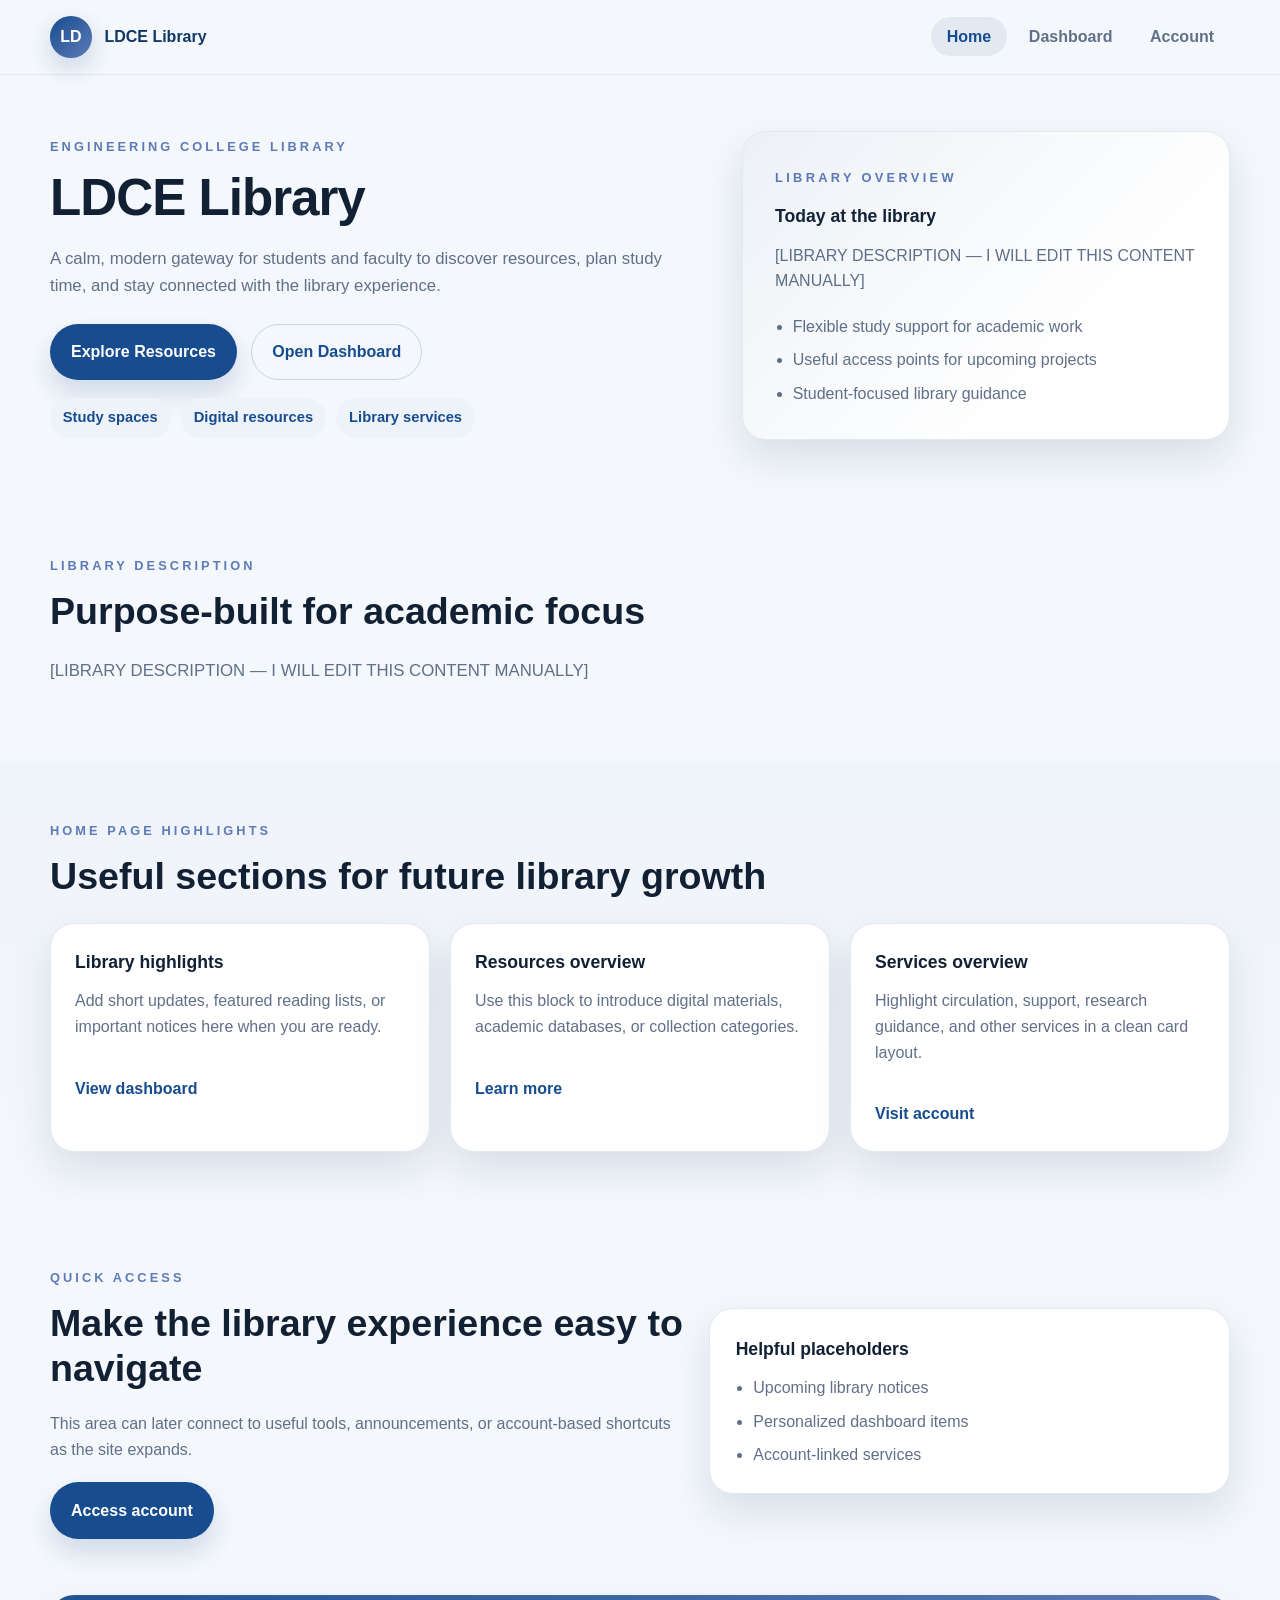
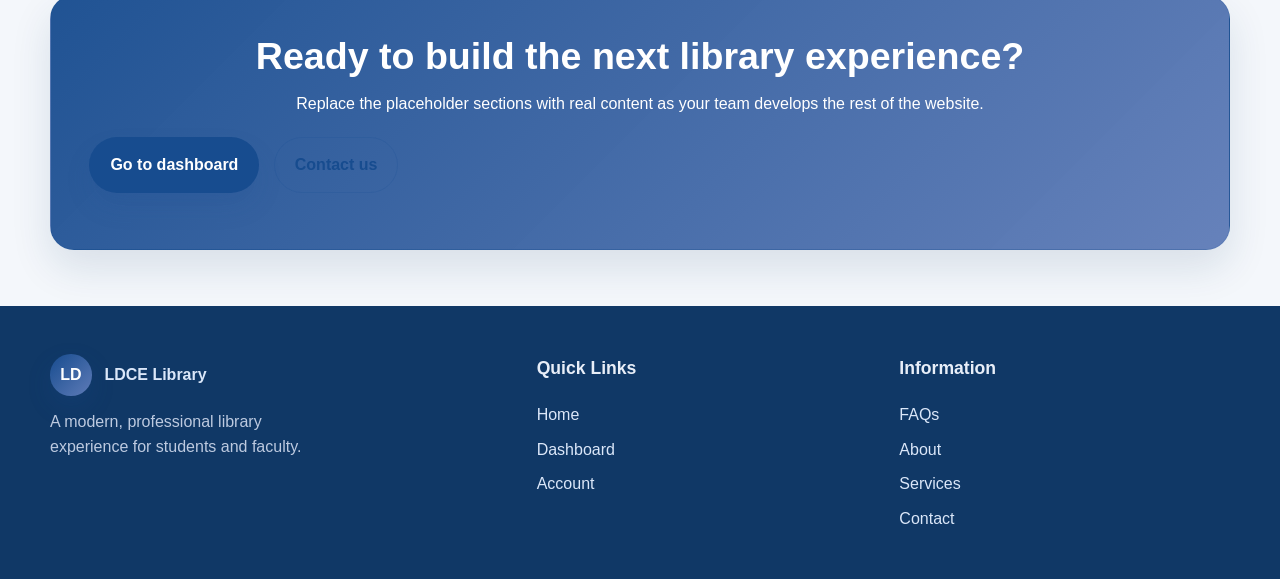
==== Index.html @ 47933c5c "Created The Foundation" ====
<!DOCTYPE html>
<html lang="en">
  <head>
    <meta charset="UTF-8" />
    <meta name="viewport" content="width=device-width, initial-scale=1.0" />
    <meta name="description" content="LDCE Library home page for students and faculty" />
    <title>LDCE Library</title>
    <link rel="stylesheet" href="css/style.css" />
  </head>
  <body>
    <header class="site-header">
      <div class="container nav-container">
        <a class="brand" href="index.html" aria-label="LDCE Library home">
          <span class="brand-mark">LD</span>
          <span class="brand-text">LDCE Library</span>
        </a>

        <button class="nav-toggle" type="button" aria-expanded="false" aria-controls="site-nav" aria-label="Toggle navigation">
          <span></span>
          <span></span>
          <span></span>
        </button>

        <nav class="site-nav" id="site-nav" aria-label="Primary navigation">
          <ul class="nav-list">
            <li><a class="nav-link active" href="index.html">Home</a></li>
            <li><a class="nav-link" href="pages/dashboard.html">Dashboard</a></li>
            <li><a class="nav-link" href="pages/account.html">Account</a></li>
          </ul>
        </nav>
      </div>
    </header>

    <main>
      <section class="hero section">
        <div class="container hero-grid">
          <div class="hero-content reveal">
            <p class="eyebrow">Engineering College Library</p>
            <h1>LDCE Library</h1>
            <p class="hero-text">
              A calm, modern gateway for students and faculty to discover resources, plan study time,
              and stay connected with the library experience.
            </p>
            <div class="hero-actions">
              <a class="btn btn-primary" href="#highlights">Explore Resources</a>
              <a class="btn btn-secondary" href="pages/dashboard.html">Open Dashboard</a>
            </div>
            <div class="hero-meta">
              <span class="meta-pill">Study spaces</span>
              <span class="meta-pill">Digital resources</span>
              <span class="meta-pill">Library services</span>
            </div>
          </div>

          <div class="hero-visual reveal">
            <div class="hero-card">
              <p class="card-label">Library overview</p>
              <h3>Today at the library</h3>
              <p>
                [LIBRARY DESCRIPTION — I WILL EDIT THIS CONTENT MANUALLY]
              </p>
              <ul class="hero-list">
                <li>Flexible study support for academic work</li>
                <li>Useful access points for upcoming projects</li>
                <li>Student-focused library guidance</li>
              </ul>
            </div>
          </div>
        </div>
      </section>

      <section class="section">
        <div class="container">
          <div class="section-heading reveal">
            <p class="eyebrow">Library description</p>
            <h2>Purpose-built for academic focus</h2>
          </div>
          <p class="section-intro reveal">
            [LIBRARY DESCRIPTION — I WILL EDIT THIS CONTENT MANUALLY]
          </p>
        </div>
      </section>

      <section class="section section-alt" id="highlights">
        <div class="container">
          <div class="section-heading reveal">
            <p class="eyebrow">Home page highlights</p>
            <h2>Useful sections for future library growth</h2>
          </div>

          <div class="cards-grid">
            <article class="card reveal">
              <h3>Library highlights</h3>
              <p>
                Add short updates, featured reading lists, or important notices here when you are ready.
              </p>
              <a class="text-link" href="pages/dashboard.html">View dashboard</a>
            </article>

            <article class="card reveal">
              <h3>Resources overview</h3>
              <p>
                Use this block to introduce digital materials, academic databases, or collection categories.
              </p>
              <a class="text-link" href="#">Learn more</a>
            </article>

            <article class="card reveal">
              <h3>Services overview</h3>
              <p>
                Highlight circulation, support, research guidance, and other services in a clean card layout.
              </p>
              <a class="text-link" href="pages/account.html">Visit account</a>
            </article>
          </div>
        </div>
      </section>

      <section class="section">
        <div class="container">
          <div class="split-panel reveal">
            <div class="split-content">
              <p class="eyebrow">Quick access</p>
              <h2>Make the library experience easy to navigate</h2>
              <p>
                This area can later connect to useful tools, announcements, or account-based shortcuts as the site expands.
              </p>
              <a class="btn btn-primary" href="pages/account.html">Access account</a>
            </div>

            <div class="panel-card">
              <h3>Helpful placeholders</h3>
              <ul class="hero-list">
                <li>Upcoming library notices</li>
                <li>Personalized dashboard items</li>
                <li>Account-linked services</li>
              </ul>
            </div>
          </div>
        </div>
      </section>

      <section class="section section-cta">
        <div class="container">
          <div class="cta-card reveal">
            <h2>Ready to build the next library experience?</h2>
            <p>
              Replace the placeholder sections with real content as your team develops the rest of the website.
            </p>
            <div class="hero-actions">
              <a class="btn btn-primary" href="pages/dashboard.html">Go to dashboard</a>
              <a class="btn btn-secondary" href="pages/contact.html">Contact us</a>
            </div>
          </div>
        </div>
      </section>
    </main>

    <footer class="site-footer">
      <div class="container footer-grid">
        <div>
          <a class="brand brand-footer" href="index.html">
            <span class="brand-mark">LD</span>
            <span class="brand-text">LDCE Library</span>
          </a>
          <p class="footer-copy">
            A modern, professional library experience for students and faculty.
          </p>
        </div>

        <div>
          <h3>Quick Links</h3>
          <ul class="footer-links">
            <li><a href="index.html">Home</a></li>
            <li><a href="pages/dashboard.html">Dashboard</a></li>
            <li><a href="pages/account.html">Account</a></li>
          </ul>
        </div>

        <div>
          <h3>Information</h3>
          <ul class="footer-links">
            <li><a href="#">FAQs</a></li>
            <li><a href="pages/about.html">About</a></li>
            <li><a href="pages/services.html">Services</a></li>
            <li><a href="pages/contact.html">Contact</a></li>
          </ul>
        </div>
      </div>
    </footer>

    <script src="js/script.js"></script>
  </body>
</html>
---- css/style.css ----
/* 1. CSS variables */
:root {
  --primary-color: #174c8f;
  --primary-dark: #103866;
  --secondary-color: #5e7bb7;
  --accent-color: #f2b84b;
  --background: #f4f7fb;
  --surface: #ffffff;
  --surface-alt: #eef3fa;
  --text-color: #122033;
  --text-muted: #617089;
  --border-color: rgba(23, 76, 143, 0.12);
  --shadow: 0 18px 40px rgba(16, 56, 102, 0.12);
  --radius-lg: 24px;
  --radius-md: 16px;
  --radius-sm: 12px;
  --transition: 220ms ease;
  --container-width: 1180px;
  --spacing-sm: 0.75rem;
  --spacing-md: 1.25rem;
  --spacing-lg: 2rem;
  --spacing-xl: 3.5rem;
}

/* 2. Reset / global styles */
* {
  box-sizing: border-box;
}

html {
  scroll-behavior: smooth;
}

body {
  margin: 0;
  font-family: "Segoe UI", Tahoma, Geneva, Verdana, sans-serif;
  color: var(--text-color);
  background: var(--background);
  line-height: 1.6;
}

body.menu-open {
  overflow: hidden;
}

a {
  color: inherit;
  text-decoration: none;
}

img {
  max-width: 100%;
  display: block;
}

button,
input,
textarea,
select {
  font: inherit;
}

/* 3. Body and typography */
h1,
h2,
h3,
p {
  margin: 0 0 var(--spacing-md) 0;
}

h1 {
  font-size: clamp(2.2rem, 4vw, 3.6rem);
  line-height: 1.1;
  letter-spacing: -0.02em;
}

h2 {
  font-size: clamp(1.7rem, 3vw, 2.35rem);
  line-height: 1.2;
}

h3 {
  font-size: 1.1rem;
}

p {
  color: var(--text-muted);
}

/* 4. Common containers */
.container {
  width: min(100% - 2rem, var(--container-width));
  margin: 0 auto;
}

.section {
  padding: var(--spacing-xl) 0;
}

.section-alt {
  background: linear-gradient(180deg, rgba(238, 243, 250, 0.8), rgba(244, 247, 251, 0.95));
}

.section-cta {
  padding-top: 0;
}

.section-heading {
  margin-bottom: 1.5rem;
  max-width: 720px;
}

.section-intro {
  font-size: 1.05rem;
  max-width: 760px;
}

.eyebrow {
  display: inline-block;
  font-size: 0.8rem;
  letter-spacing: 0.24em;
  text-transform: uppercase;
  font-weight: 700;
  color: var(--secondary-color);
  margin-bottom: 0.8rem;
}

/* 5. Navbar */
.site-header {
  position: sticky;
  top: 0;
  z-index: 1000;
  background: rgba(244, 247, 251, 0.86);
  backdrop-filter: blur(14px);
  border-bottom: 1px solid rgba(23, 76, 143, 0.08);
  transition: box-shadow var(--transition), background-color var(--transition);
}

.site-header.is-scrolled {
  background: rgba(244, 247, 251, 0.96);
  box-shadow: 0 8px 24px rgba(16, 56, 102, 0.08);
}

.nav-container {
  display: flex;
  align-items: center;
  justify-content: space-between;
  padding: 1rem 0;
  gap: 1rem;
}

.brand {
  display: inline-flex;
  align-items: center;
  gap: 0.8rem;
  font-weight: 700;
  color: var(--primary-dark);
}

.brand-mark {
  display: inline-grid;
  place-items: center;
  width: 2.6rem;
  height: 2.6rem;
  border-radius: 50%;
  background: linear-gradient(135deg, var(--primary-color), var(--secondary-color));
  color: #fff;
  box-shadow: 0 10px 24px rgba(23, 76, 143, 0.2);
}

.brand-footer {
  margin-bottom: 0.8rem;
}

.site-nav {
  display: flex;
  align-items: center;
}

.nav-list {
  display: flex;
  gap: 0.35rem;
  list-style: none;
  padding: 0;
  margin: 0;
}

.nav-link {
  padding: 0.7rem 1rem;
  border-radius: 999px;
  color: var(--text-muted);
  font-weight: 600;
  transition: background-color var(--transition), color var(--transition), transform var(--transition);
}

.nav-link:hover,
.nav-link:focus-visible,
.nav-link.active {
  color: var(--primary-color);
  background: rgba(23, 76, 143, 0.08);
  transform: translateY(-1px);
}

.nav-toggle {
  display: none;
  flex-direction: column;
  gap: 0.3rem;
  border: 0;
  background: transparent;
  cursor: pointer;
  padding: 0.35rem;
}

.nav-toggle span {
  width: 1.6rem;
  height: 2px;
  background: var(--primary-dark);
  display: block;
  border-radius: 999px;
  transition: transform var(--transition), opacity var(--transition);
}

/* 6. Buttons */
.btn {
  display: inline-flex;
  align-items: center;
  justify-content: center;
  gap: 0.4rem;
  padding: 0.9rem 1.25rem;
  border-radius: 999px;
  font-weight: 700;
  transition: transform var(--transition), box-shadow var(--transition), background-color var(--transition);
  border: 1px solid transparent;
}

.btn:hover,
.btn:focus-visible {
  transform: translateY(-2px);
}

.btn-primary {
  background: var(--primary-color);
  color: #fff;
  box-shadow: 0 14px 24px rgba(23, 76, 143, 0.16);
}

.btn-primary:hover,
.btn-primary:focus-visible {
  background: var(--primary-dark);
}

.btn-secondary {
  background: transparent;
  color: var(--primary-color);
  border-color: rgba(23, 76, 143, 0.2);
}

.btn-secondary:hover,
.btn-secondary:focus-visible {
  background: rgba(23, 76, 143, 0.06);
}

/* 7. Common cards/components */
.card,
.hero-card,
.panel-card,
.cta-card {
  background: var(--surface);
  border: 1px solid var(--border-color);
  border-radius: var(--radius-lg);
  box-shadow: var(--shadow);
}

.card {
  padding: 1.5rem;
}

.card h3,
.hero-card h3,
.panel-card h3,
.cta-card h2 {
  margin-bottom: 0.75rem;
}

.text-link {
  display: inline-flex;
  margin-top: 1rem;
  color: var(--primary-color);
  font-weight: 700;
}

.text-link:hover,
.text-link:focus-visible {
  color: var(--primary-dark);
}

/* 8. Home page sections */
.hero {
  padding-top: 3.5rem;
  padding-bottom: 3.5rem;
}

.hero-grid {
  display: grid;
  grid-template-columns: 1.15fr 0.85fr;
  gap: 2rem;
  align-items: center;
}

.hero-content {
  animation: fadeUp 800ms ease both;
}

.hero-text {
  font-size: 1.05rem;
  max-width: 640px;
  margin-bottom: 1.5rem;
}

.hero-actions {
  display: flex;
  flex-wrap: wrap;
  gap: 0.9rem;
  margin-bottom: 1.1rem;
}

.hero-meta {
  display: flex;
  flex-wrap: wrap;
  gap: 0.65rem;
}

.meta-pill {
  display: inline-flex;
  align-items: center;
  padding: 0.5rem 0.8rem;
  border-radius: 999px;
  background: var(--surface-alt);
  color: var(--primary-color);
  font-size: 0.92rem;
  font-weight: 600;
}

.hero-card {
  padding: 2rem;
  position: relative;
  overflow: hidden;
}

.hero-card::before {
  content: "";
  position: absolute;
  inset: 0;
  background: linear-gradient(135deg, rgba(23, 76, 143, 0.08), transparent 70%);
  pointer-events: none;
}

.card-label {
  display: inline-block;
  font-size: 0.8rem;
  text-transform: uppercase;
  letter-spacing: 0.26em;
  color: var(--secondary-color);
  font-weight: 700;
  margin-bottom: 0.9rem;
}

.hero-list {
  padding-left: 1.1rem;
  color: var(--text-muted);
  margin: 0;
}

.hero-list li + li {
  margin-top: 0.5rem;
}

.cards-grid {
  display: grid;
  grid-template-columns: repeat(3, minmax(0, 1fr));
  gap: 1.25rem;
}

.split-panel {
  display: grid;
  grid-template-columns: 1.1fr 0.9fr;
  gap: 1.4rem;
  align-items: center;
}

.panel-card,
.cta-card {
  padding: 1.6rem;
}

.cta-card {
  text-align: center;
  padding: 2.4rem;
  background: linear-gradient(135deg, rgba(23, 76, 143, 0.96), rgba(94, 123, 183, 0.95));
  color: #fff;
}

.cta-card p,
.cta-card h2 {
  color: inherit;
}

/* 9. Footer */
.site-footer {
  background: var(--primary-dark);
  color: #e8eef8;
  padding: 3rem 0;
}

.site-footer a {
  color: #dbe7f9;
}

.footer-grid {
  display: grid;
  grid-template-columns: 1.1fr 0.8fr 0.8fr;
  gap: 2rem;
}

.footer-copy {
  color: #bdcae0;
  max-width: 280px;
}

.footer-links {
  list-style: none;
  padding: 0;
  margin: 0;
}

.footer-links li + li {
  margin-top: 0.55rem;
}

/* 10. Animations */
.reveal {
  opacity: 0;
  transform: translateY(22px);
  transition: opacity 700ms ease, transform 700ms ease;
}

.reveal.is-visible {
  opacity: 1;
  transform: translateY(0);
}

@keyframes fadeUp {
  from {
    opacity: 0;
    transform: translateY(16px);
  }
  to {
    opacity: 1;
    transform: translateY(0);
  }
}

/* 11. Responsive design */
@media (max-width: 900px) {
  .hero-grid,
  .split-panel,
  .cards-grid,
  .footer-grid {
    grid-template-columns: 1fr;
  }

  .hero-card {
    margin-top: 0.5rem;
  }
}

@media (max-width: 760px) {
  .nav-toggle {
    display: inline-flex;
  }

  .site-nav {
    position: absolute;
    right: 1rem;
    top: calc(100% + 0.65rem);
    width: min(90vw, 280px);
    background: var(--surface);
    border: 1px solid var(--border-color);
    border-radius: var(--radius-md);
    box-shadow: var(--shadow);
    padding: 0.8rem;
    display: none;
  }

  .site-nav.is-open {
    display: block;
  }

  .nav-list {
    flex-direction: column;
    gap: 0.2rem;
  }

  .nav-link {
    display: block;
    width: 100%;
  }

  .hero {
    padding-top: 2.5rem;
  }

  .section {
    padding: 2.4rem 0;
  }
}

@media (max-width: 560px) {
  .container {
    width: min(100% - 1.2rem, var(--container-width));
  }

  .hero-actions {
    flex-direction: column;
    align-items: stretch;
  }

  .btn {
    width: 100%;
  }

  .site-footer {
    padding: 2.2rem 0;
  }
}
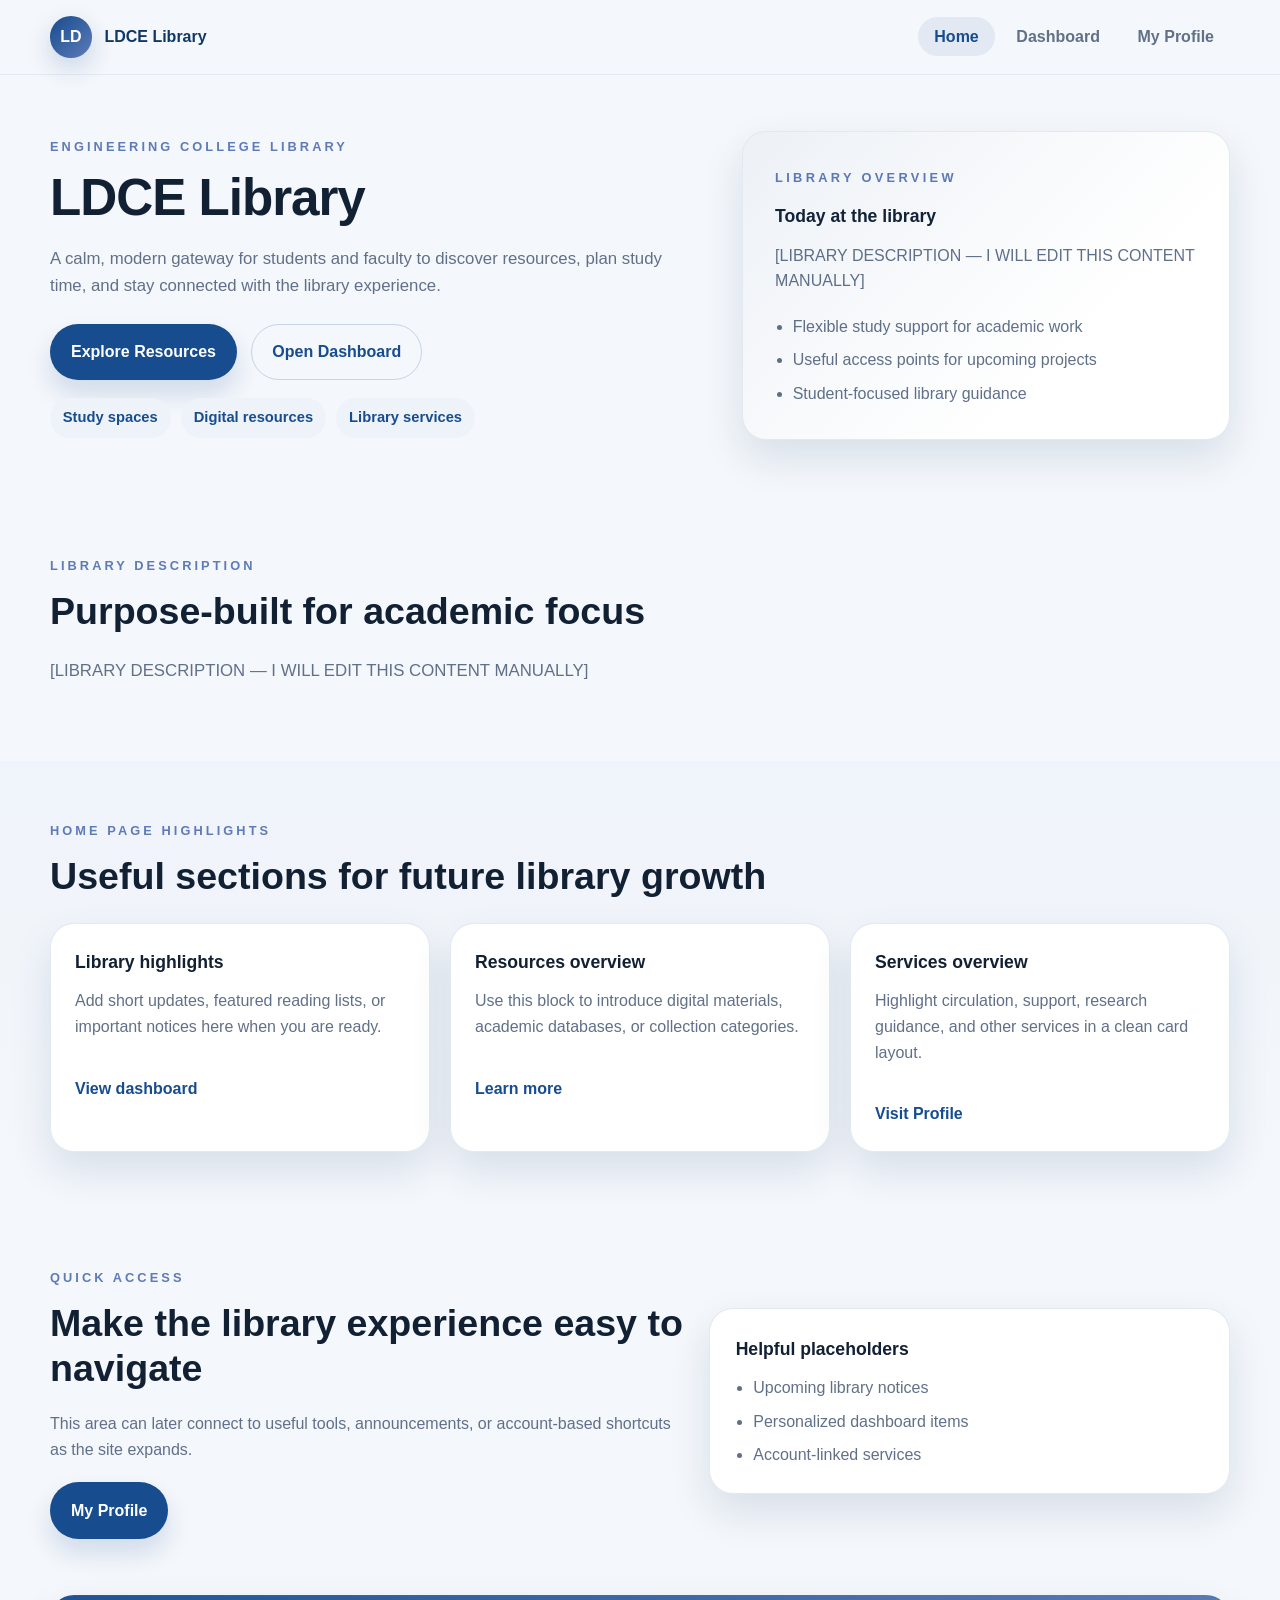
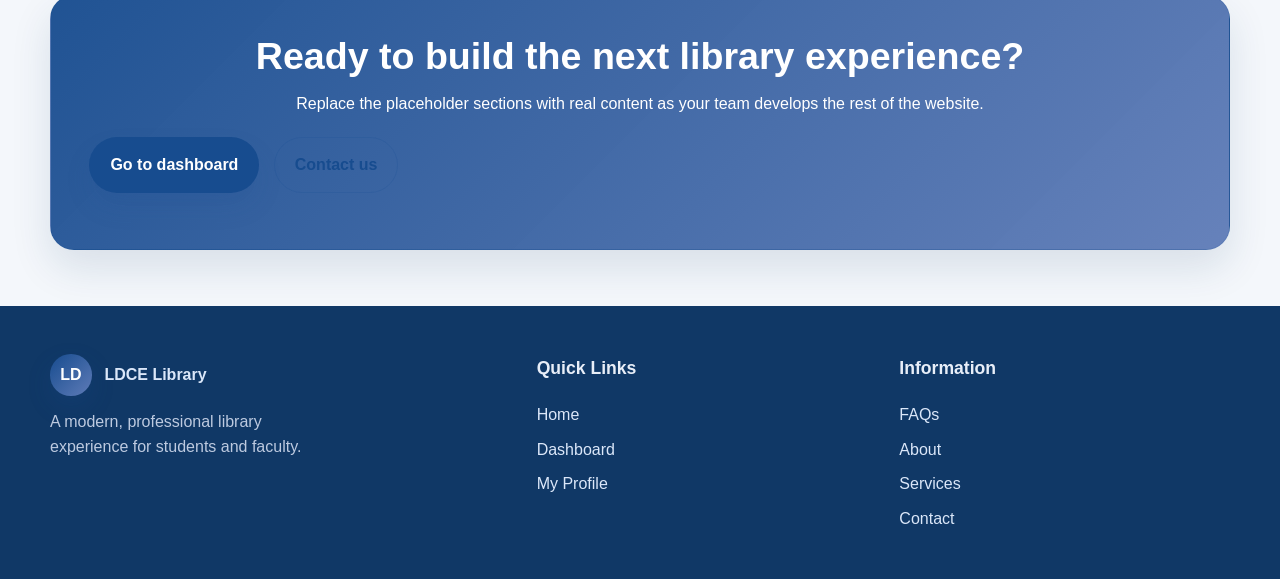
==== commit 05e28d7f: "created dashboard" ====
--- a/Index.html
+++ b/Index.html
@@ -25,7 +25,7 @@
           <ul class="nav-list">
             <li><a class="nav-link active" href="index.html">Home</a></li>
             <li><a class="nav-link" href="pages/dashboard.html">Dashboard</a></li>
-            <li><a class="nav-link" href="pages/account.html">Account</a></li>
+            <li><a class="nav-link" href="pages/dashboard.html#profile">My Profile</a></li>
           </ul>
         </nav>
       </div>
@@ -110,7 +110,7 @@
               <p>
                 Highlight circulation, support, research guidance, and other services in a clean card layout.
               </p>
-              <a class="text-link" href="pages/account.html">Visit account</a>
+              <a class="text-link" href="pages/dashboard.html#profile">Visit Profile</a>
             </article>
           </div>
         </div>
@@ -125,7 +125,7 @@
               <p>
                 This area can later connect to useful tools, announcements, or account-based shortcuts as the site expands.
               </p>
-              <a class="btn btn-primary" href="pages/account.html">Access account</a>
+              <a class="btn btn-primary" href="pages/dashboard.html#profile">My Profile</a>
             </div>
 
             <div class="panel-card">
@@ -173,7 +173,7 @@
           <ul class="footer-links">
             <li><a href="index.html">Home</a></li>
             <li><a href="pages/dashboard.html">Dashboard</a></li>
-            <li><a href="pages/account.html">Account</a></li>
+            <li><a href="pages/dashboard.html#profile">My Profile</a></li>
           </ul>
         </div>
 
--- a/css/style.css
+++ b/css/style.css
@@ -260,6 +260,363 @@
   background: rgba(23, 76, 143, 0.06);
 }
 
+/* 7. Dashboard-specific styles */
+.dashboard-hero {
+  padding-top: 4rem;
+  padding-bottom: 4rem;
+  background: radial-gradient(circle at top left, rgba(32, 103, 210, 0.18), transparent 38%),
+    linear-gradient(135deg, #0f3f88 0%, #4e6dc3 100%);
+  color: #f4f9ff;
+}
+
+.dashboard-hero-grid {
+  display: grid;
+  grid-template-columns: 1.2fr 0.95fr;
+  gap: 2rem;
+  align-items: center;
+}
+
+.dashboard-hero-copy h1 {
+  font-size: clamp(2.4rem, 4vw, 3.6rem);
+  line-height: 1.05;
+}
+
+.hero-lead {
+  font-size: 1.1rem;
+  max-width: 680px;
+  color: rgba(242, 248, 255, 0.92);
+  margin-bottom: 1.5rem;
+}
+
+.dashboard-hero-card {
+  position: relative;
+}
+
+.dashboard-hero-card .hero-card {
+  padding: 2rem;
+  border: none;
+  background: rgba(255, 255, 255, 0.12);
+  backdrop-filter: blur(18px);
+}
+
+.hero-banner-shape {
+  position: absolute;
+  inset: 0;
+  background: radial-gradient(circle at top right, rgba(255, 255, 255, 0.16), transparent 35%);
+  pointer-events: none;
+}
+
+.hero-icon {
+  display: inline-flex;
+  margin-left: 0.4rem;
+}
+
+.dashboard-stat-grid {
+  display: grid;
+  grid-template-columns: repeat(4, minmax(0, 1fr));
+  gap: 1.25rem;
+}
+
+.stat-card {
+  position: relative;
+  overflow: hidden;
+  border: none;
+  padding: 1.75rem;
+  color: #fff;
+  min-height: 180px;
+  transition: transform var(--transition), box-shadow var(--transition);
+}
+
+.stat-card:hover {
+  transform: translateY(-6px);
+  box-shadow: 0 24px 45px rgba(12, 45, 101, 0.18);
+}
+
+.stat-card-1 {
+  background: linear-gradient(135deg, #4c93f1 0%, #4db8d0 100%);
+}
+
+.stat-card-2 {
+  background: linear-gradient(135deg, #2ed7b3 0%, #1d8ea8 100%);
+}
+
+.stat-card-3 {
+  background: linear-gradient(135deg, #6c63ff 0%, #3f67d2 100%);
+}
+
+.stat-card-4 {
+  background: linear-gradient(135deg, #f59a66 0%, #de5fab 100%);
+}
+
+.stat-icon {
+  font-size: 2rem;
+  margin-bottom: 1rem;
+}
+
+.stat-label {
+  font-size: 0.95rem;
+  opacity: 0.9;
+  margin-bottom: 0.55rem;
+}
+
+.stat-card h3 {
+  font-size: 2rem;
+  margin-bottom: 0.55rem;
+}
+
+.stat-note {
+  color: rgba(255, 255, 255, 0.82);
+  font-size: 0.95rem;
+}
+
+.dashboard-actions-grid {
+  display: grid;
+  grid-template-columns: repeat(3, minmax(0, 1fr));
+  gap: 1.25rem;
+}
+
+.action-card {
+  padding: 1.75rem;
+  border: 1px solid rgba(23, 76, 143, 0.12);
+  background: linear-gradient(180deg, #ffffff 0%, #f5f8ff 100%);
+  border-radius: var(--radius-lg);
+  box-shadow: 0 18px 40px rgba(16, 56, 102, 0.08);
+  transition: transform var(--transition), box-shadow var(--transition);
+}
+
+.action-card:hover {
+  transform: translateY(-5px);
+  box-shadow: 0 24px 48px rgba(16, 56, 102, 0.12);
+}
+
+.action-icon {
+  font-size: 1.75rem;
+  margin-bottom: 1rem;
+}
+
+.action-card h3 {
+  margin-bottom: 0.5rem;
+}
+
+.action-card p {
+  color: var(--text-muted);
+  margin-bottom: 1.2rem;
+}
+
+.dashboard-books-grid {
+  display: grid;
+  grid-template-columns: repeat(4, minmax(0, 1fr));
+  gap: 1.2rem;
+}
+
+.book-card {
+  display: grid;
+  grid-template-columns: 70px 1fr auto;
+  gap: 1rem;
+  align-items: center;
+  padding: 1.4rem;
+  border-radius: var(--radius-lg);
+  background: #fff;
+  box-shadow: var(--shadow);
+  transition: transform var(--transition), box-shadow var(--transition);
+}
+
+.book-card:hover {
+  transform: translateY(-4px);
+  box-shadow: 0 20px 45px rgba(16, 56, 102, 0.1);
+}
+
+.book-cover {
+  width: 70px;
+  height: 90px;
+  border-radius: 18px;
+  display: grid;
+  place-items: center;
+  font-weight: 700;
+  color: #fff;
+  font-size: 1.1rem;
+}
+
+.cover-blue { background: linear-gradient(135deg, #4c93f1 0%, #3c6cd8 100%); }
+.cover-purple { background: linear-gradient(135deg, #7b67f3 0%, #5f4bd6 100%); }
+.cover-cyan { background: linear-gradient(135deg, #35c3e8 0%, #1f91c3 100%); }
+.cover-indigo { background: linear-gradient(135deg, #4d59d0 0%, #233f9f 100%); }
+
+.book-details h3 {
+  margin-bottom: 0.35rem;
+}
+
+.book-details p {
+  margin: 0.15rem 0;
+  color: var(--text-muted);
+  font-size: 0.95rem;
+}
+
+.status-badge {
+  padding: 0.65rem 0.9rem;
+  border-radius: 999px;
+  font-size: 0.9rem;
+  font-weight: 700;
+}
+
+.status-available {
+  background: rgba(34, 197, 94, 0.1);
+  color: #166534;
+}
+
+.status-issued {
+  background: rgba(239, 68, 68, 0.1);
+  color: #b91c1c;
+}
+
+.activity-layout {
+  display: grid;
+  grid-template-columns: 1.25fr 0.75fr;
+  gap: 1.5rem;
+  align-items: start;
+}
+
+.activity-panel {
+  padding: 1.75rem;
+  border-radius: var(--radius-lg);
+  background: #fff;
+  box-shadow: var(--shadow);
+}
+
+.activity-timeline {
+  display: grid;
+  gap: 1rem;
+  margin-top: 1.25rem;
+}
+
+.timeline-item {
+  display: grid;
+  grid-template-columns: auto 1fr;
+  gap: 1rem;
+  padding: 1rem;
+  border-radius: var(--radius-md);
+  background: #f8fbff;
+}
+
+.timeline-badge {
+  width: 3rem;
+  height: 3rem;
+  border-radius: 1rem;
+  display: grid;
+  place-items: center;
+  font-size: 1.2rem;
+}
+
+.timeline-badge-success {
+  background: #d1fae5;
+}
+
+.timeline-badge-warning {
+  background: #fef3c7;
+}
+
+.timeline-badge-info {
+  background: #e0f2fe;
+}
+
+.activity-panel time {
+  display: block;
+  margin-top: 0.45rem;
+  color: var(--secondary-color);
+  font-size: 0.95rem;
+}
+
+.info-card {
+  padding: 1.9rem;
+  border-radius: var(--radius-lg);
+  background: linear-gradient(180deg, #eef7ff 0%, #f6f9ff 100%);
+  box-shadow: var(--shadow);
+}
+
+.info-list p {
+  margin: 0.9rem 0;
+  color: var(--text-color);
+}
+
+.info-tagline {
+  margin-top: 1.4rem;
+  font-weight: 600;
+  color: var(--primary-dark);
+}
+
+.profile-grid {
+  display: grid;
+  grid-template-columns: 1.35fr 0.85fr;
+  gap: 1.25rem;
+}
+
+.profile-card {
+  padding: 1.75rem;
+  border-radius: var(--radius-lg);
+  background: #fff;
+  box-shadow: var(--shadow);
+}
+
+.profile-header {
+  display: flex;
+  align-items: center;
+  justify-content: space-between;
+  gap: 1rem;
+  margin-bottom: 1.4rem;
+}
+
+.profile-label {
+  color: var(--secondary-color);
+  text-transform: uppercase;
+  letter-spacing: 0.2em;
+  font-size: 0.78rem;
+  margin-bottom: 0.5rem;
+}
+
+.profile-badge {
+  display: inline-flex;
+  padding: 0.55rem 0.85rem;
+  border-radius: 999px;
+  background: rgba(56, 189, 248, 0.12);
+  color: #0369a1;
+  font-weight: 700;
+}
+
+.profile-stats {
+  display: grid;
+  grid-template-columns: repeat(3, minmax(0, 1fr));
+  gap: 1rem;
+  margin-bottom: 1.4rem;
+}
+
+.profile-stats div {
+  padding: 1rem;
+  border-radius: var(--radius-md);
+  background: #f8fbff;
+  text-align: center;
+}
+
+.profile-stat-value {
+  font-size: 1.75rem;
+  margin-bottom: 0.35rem;
+}
+
+.profile-actions {
+  display: flex;
+  gap: 0.85rem;
+  flex-wrap: wrap;
+}
+
+.profile-list {
+  list-style: disc;
+  padding-left: 1.2rem;
+  color: var(--text-muted);
+}
+
+.profile-list li + li {
+  margin-top: 0.75rem;
+}
+
 /* 7. Common cards/components */
 .card,
 .hero-card,
@@ -465,16 +822,72 @@
   .hero-grid,
   .split-panel,
   .cards-grid,
-  .footer-grid {
+  .footer-grid,
+  .dashboard-hero-grid,
+  .dashboard-stat-grid,
+  .dashboard-actions-grid,
+  .dashboard-books-grid,
+  .activity-layout,
+  .profile-grid {
     grid-template-columns: 1fr;
   }
 
-  .hero-card {
+  .hero-card,
+  .dashboard-hero-card {
     margin-top: 0.5rem;
   }
 }
 
 @media (max-width: 760px) {
+  .dashboard-hero {
+    padding-top: 2.5rem;
+    padding-bottom: 2.5rem;
+  }
+
+  .dashboard-hero-copy h1 {
+    font-size: clamp(2.2rem, 5vw, 2.8rem);
+  }
+
+  .dashboard-stat-grid,
+  .dashboard-actions-grid,
+  .dashboard-books-grid {
+    grid-template-columns: 1fr;
+  }
+
+  .dashboard-books-grid {
+    gap: 1rem;
+  }
+
+  .dashboard-hero-card .hero-card {
+    padding: 1.5rem;
+  }
+
+  .book-card {
+    grid-template-columns: 1fr;
+    text-align: left;
+  }
+
+  .book-cover {
+    margin: 0 auto;
+  }
+
+  .action-card,
+  .activity-panel,
+  .info-card,
+  .profile-card {
+    padding: 1.5rem;
+  }
+
+  .hero {
+    padding-top: 2.5rem;
+  }
+
+  .section {
+    padding: 2.4rem 0;
+  }
+}
+
+@media (max-width: 560px) {
   .nav-toggle {
     display: inline-flex;
   }
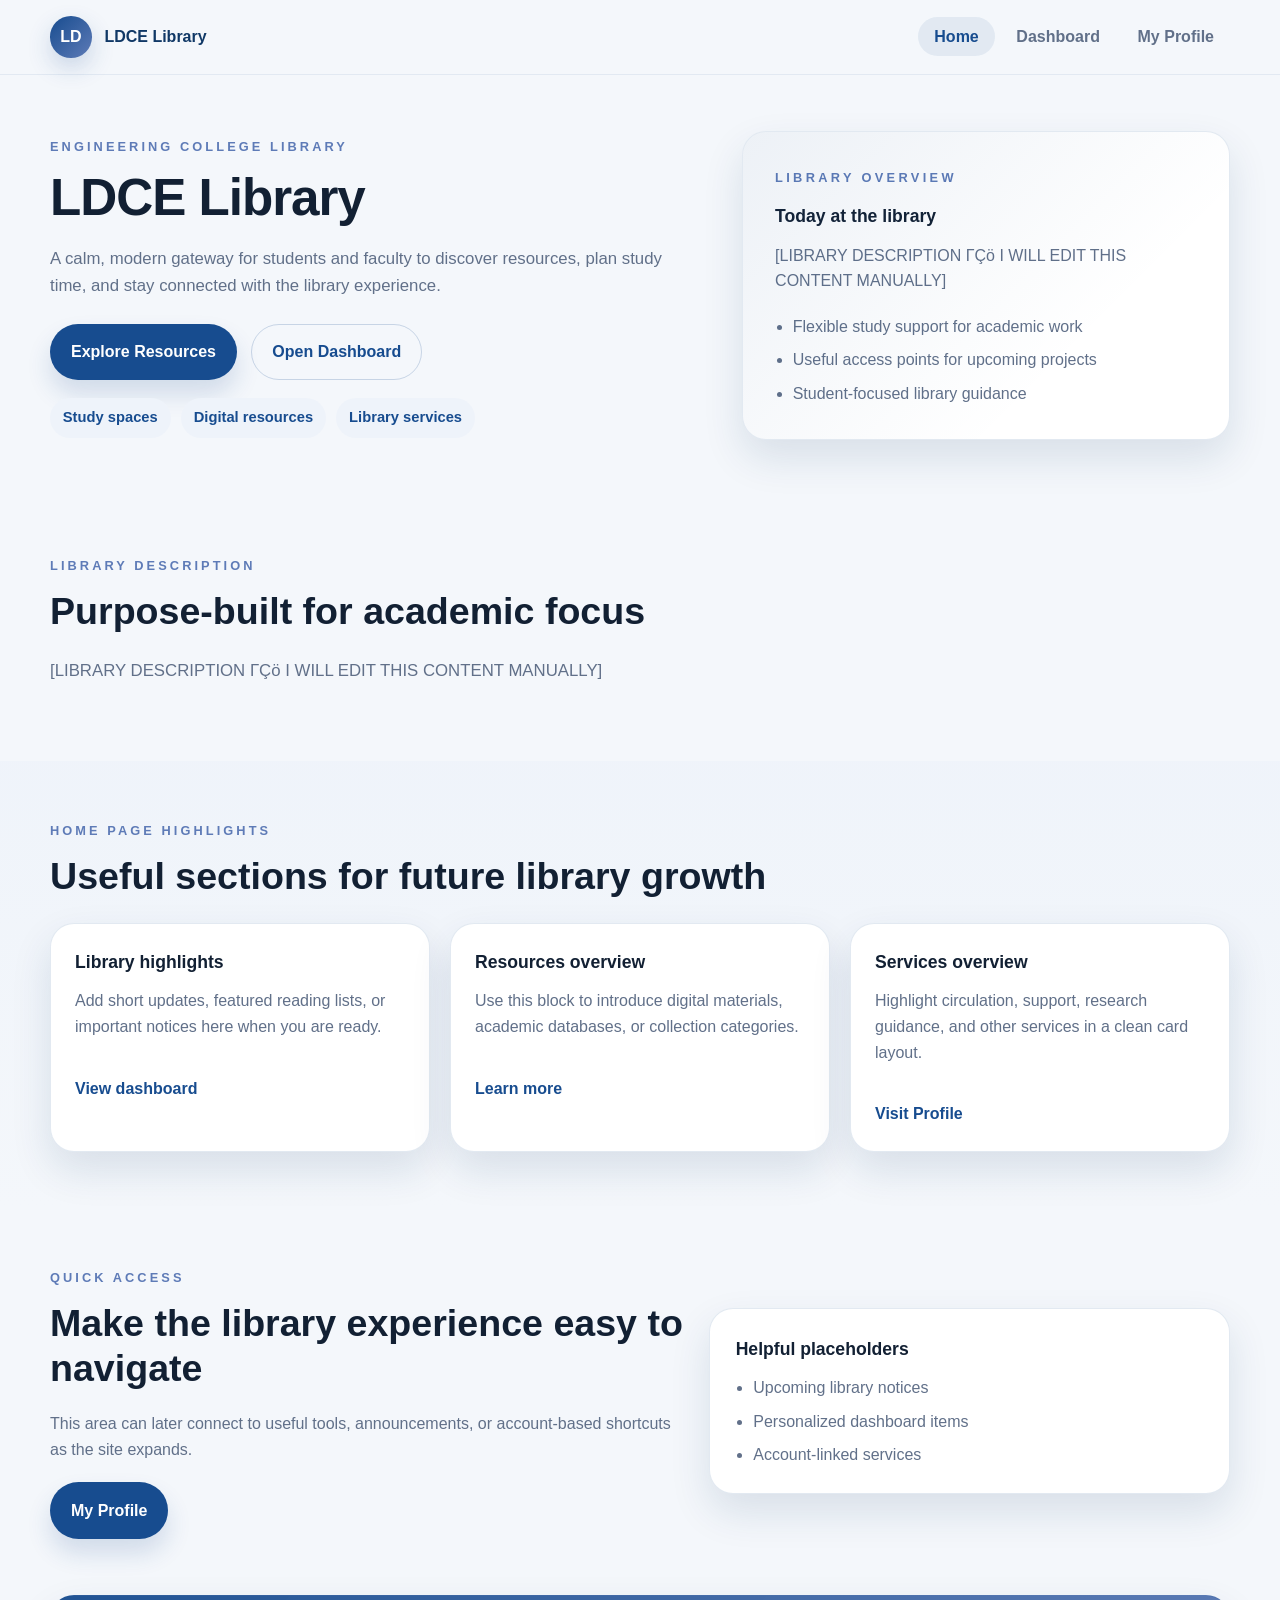
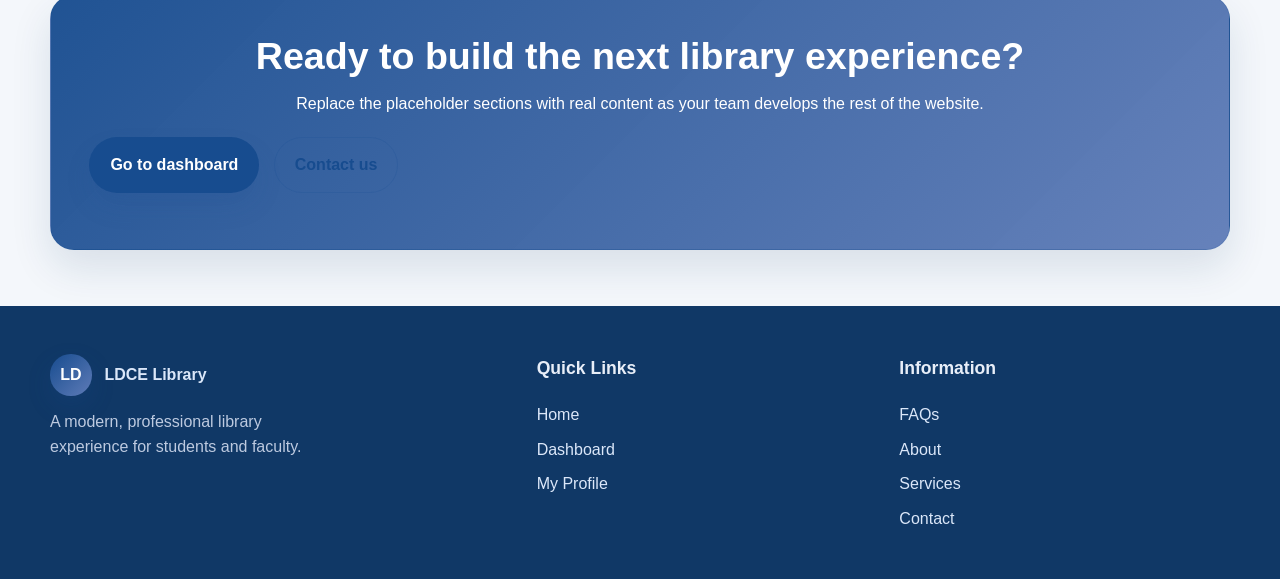
==== commit 09dfe547: "new dashboard created" ====
--- a/Index.html
+++ b/Index.html
@@ -1,194 +1,388 @@
 <!DOCTYPE html>
+
 <html lang="en">
+
   <head>
+
     <meta charset="UTF-8" />
+
     <meta name="viewport" content="width=device-width, initial-scale=1.0" />
+
     <meta name="description" content="LDCE Library home page for students and faculty" />
+
     <title>LDCE Library</title>
+
     <link rel="stylesheet" href="css/style.css" />
+
   </head>
+
   <body>
+
     <header class="site-header">
+
       <div class="container nav-container">
-        <a class="brand" href="index.html" aria-label="LDCE Library home">
+
+        <a class="brand" href="Index.html" aria-label="LDCE Library home">
+
           <span class="brand-mark">LD</span>
+
           <span class="brand-text">LDCE Library</span>
+
         </a>
 
+
+
         <button class="nav-toggle" type="button" aria-expanded="false" aria-controls="site-nav" aria-label="Toggle navigation">
+
           <span></span>
+
           <span></span>
+
           <span></span>
+
         </button>
 
+
+
         <nav class="site-nav" id="site-nav" aria-label="Primary navigation">
+
           <ul class="nav-list">
-            <li><a class="nav-link active" href="index.html">Home</a></li>
+
+            <li><a class="nav-link active" href="Index.html">Home</a></li>
+
             <li><a class="nav-link" href="pages/dashboard.html">Dashboard</a></li>
+
             <li><a class="nav-link" href="pages/dashboard.html#profile">My Profile</a></li>
+
           </ul>
+
         </nav>
+
       </div>
+
     </header>
 
+
+
     <main>
+
       <section class="hero section">
+
         <div class="container hero-grid">
+
           <div class="hero-content reveal">
+
             <p class="eyebrow">Engineering College Library</p>
+
             <h1>LDCE Library</h1>
+
             <p class="hero-text">
+
               A calm, modern gateway for students and faculty to discover resources, plan study time,
+
               and stay connected with the library experience.
+
             </p>
+
             <div class="hero-actions">
+
               <a class="btn btn-primary" href="#highlights">Explore Resources</a>
+
               <a class="btn btn-secondary" href="pages/dashboard.html">Open Dashboard</a>
-            </div>
+
+            </div>
+
             <div class="hero-meta">
+
               <span class="meta-pill">Study spaces</span>
+
               <span class="meta-pill">Digital resources</span>
+
               <span class="meta-pill">Library services</span>
-            </div>
-          </div>
+
+            </div>
+
+          </div>
+
+
 
           <div class="hero-visual reveal">
+
             <div class="hero-card">
+
               <p class="card-label">Library overview</p>
+
               <h3>Today at the library</h3>
-              <p>
-                [LIBRARY DESCRIPTION — I WILL EDIT THIS CONTENT MANUALLY]
-              </p>
+
+              <p>
+
+                [LIBRARY DESCRIPTION ΓÇö I WILL EDIT THIS CONTENT MANUALLY]
+
+              </p>
+
               <ul class="hero-list">
+
                 <li>Flexible study support for academic work</li>
+
                 <li>Useful access points for upcoming projects</li>
+
                 <li>Student-focused library guidance</li>
+
               </ul>
-            </div>
-          </div>
-        </div>
-      </section>
+
+            </div>
+
+          </div>
+
+        </div>
+
+      </section>
+
+
 
       <section class="section">
+
         <div class="container">
+
           <div class="section-heading reveal">
+
             <p class="eyebrow">Library description</p>
+
             <h2>Purpose-built for academic focus</h2>
-          </div>
+
+          </div>
+
           <p class="section-intro reveal">
-            [LIBRARY DESCRIPTION — I WILL EDIT THIS CONTENT MANUALLY]
+
+            [LIBRARY DESCRIPTION ΓÇö I WILL EDIT THIS CONTENT MANUALLY]
+
           </p>
-        </div>
-      </section>
+
+        </div>
+
+      </section>
+
+
 
       <section class="section section-alt" id="highlights">
+
         <div class="container">
+
           <div class="section-heading reveal">
+
             <p class="eyebrow">Home page highlights</p>
+
             <h2>Useful sections for future library growth</h2>
-          </div>
+
+          </div>
+
+
 
           <div class="cards-grid">
+
             <article class="card reveal">
+
               <h3>Library highlights</h3>
-              <p>
+
+              <p>
+
                 Add short updates, featured reading lists, or important notices here when you are ready.
-              </p>
+
+              </p>
+
               <a class="text-link" href="pages/dashboard.html">View dashboard</a>
+
             </article>
 
+
+
             <article class="card reveal">
+
               <h3>Resources overview</h3>
-              <p>
+
+              <p>
+
                 Use this block to introduce digital materials, academic databases, or collection categories.
-              </p>
+
+              </p>
+
               <a class="text-link" href="#">Learn more</a>
+
             </article>
 
+
+
             <article class="card reveal">
+
               <h3>Services overview</h3>
-              <p>
+
+              <p>
+
                 Highlight circulation, support, research guidance, and other services in a clean card layout.
-              </p>
+
+              </p>
+
               <a class="text-link" href="pages/dashboard.html#profile">Visit Profile</a>
+
             </article>
-          </div>
-        </div>
-      </section>
+
+          </div>
+
+        </div>
+
+      </section>
+
+
 
       <section class="section">
+
         <div class="container">
+
           <div class="split-panel reveal">
+
             <div class="split-content">
+
               <p class="eyebrow">Quick access</p>
+
               <h2>Make the library experience easy to navigate</h2>
-              <p>
+
+              <p>
+
                 This area can later connect to useful tools, announcements, or account-based shortcuts as the site expands.
-              </p>
+
+              </p>
+
               <a class="btn btn-primary" href="pages/dashboard.html#profile">My Profile</a>
-            </div>
+
+            </div>
+
+
 
             <div class="panel-card">
+
               <h3>Helpful placeholders</h3>
+
               <ul class="hero-list">
+
                 <li>Upcoming library notices</li>
+
                 <li>Personalized dashboard items</li>
+
                 <li>Account-linked services</li>
+
               </ul>
-            </div>
-          </div>
-        </div>
-      </section>
+
+            </div>
+
+          </div>
+
+        </div>
+
+      </section>
+
+
 
       <section class="section section-cta">
+
         <div class="container">
+
           <div class="cta-card reveal">
+
             <h2>Ready to build the next library experience?</h2>
+
             <p>
+
               Replace the placeholder sections with real content as your team develops the rest of the website.
+
             </p>
+
             <div class="hero-actions">
+
               <a class="btn btn-primary" href="pages/dashboard.html">Go to dashboard</a>
+
               <a class="btn btn-secondary" href="pages/contact.html">Contact us</a>
-            </div>
-          </div>
-        </div>
-      </section>
+
+            </div>
+
+          </div>
+
+        </div>
+
+      </section>
+
     </main>
 
+
+
     <footer class="site-footer">
+
       <div class="container footer-grid">
+
         <div>
+
           <a class="brand brand-footer" href="index.html">
+
             <span class="brand-mark">LD</span>
+
             <span class="brand-text">LDCE Library</span>
+
           </a>
+
           <p class="footer-copy">
+
             A modern, professional library experience for students and faculty.
+
           </p>
-        </div>
+
+        </div>
+
+
 
         <div>
+
           <h3>Quick Links</h3>
+
           <ul class="footer-links">
+
             <li><a href="index.html">Home</a></li>
+
             <li><a href="pages/dashboard.html">Dashboard</a></li>
+
             <li><a href="pages/dashboard.html#profile">My Profile</a></li>
+
           </ul>
-        </div>
+
+        </div>
+
+
 
         <div>
+
           <h3>Information</h3>
+
           <ul class="footer-links">
+
             <li><a href="#">FAQs</a></li>
+
             <li><a href="pages/about.html">About</a></li>
+
             <li><a href="pages/services.html">Services</a></li>
+
             <li><a href="pages/contact.html">Contact</a></li>
+
           </ul>
-        </div>
+
+        </div>
+
       </div>
+
     </footer>
 
+
+
     <script src="js/script.js"></script>
+
   </body>
+
 </html>
+
--- a/css/style.css
+++ b/css/style.css
@@ -375,6 +375,49 @@
   gap: 1.25rem;
 }
 
+.dashboard-search {
+  margin-top: 2rem;
+}
+
+.search-field {
+  max-width: 720px;
+  margin-bottom: 1.5rem;
+}
+
+.search-input {
+  width: 100%;
+  padding: 1rem 1.1rem;
+  border-radius: var(--radius-lg);
+  border: 1px solid rgba(23, 76, 143, 0.16);
+  background: #fff;
+  box-shadow: var(--shadow);
+  font-size: 1rem;
+}
+
+.search-input:focus {
+  outline: none;
+  border-color: var(--primary-color);
+  box-shadow: 0 0 0 4px rgba(23, 76, 143, 0.08);
+}
+
+.search-help {
+  margin-top: 0.65rem;
+  color: var(--text-muted);
+  font-size: 0.95rem;
+}
+
+.visually-hidden {
+  position: absolute;
+  width: 1px;
+  height: 1px;
+  padding: 0;
+  margin: -1px;
+  overflow: hidden;
+  clip: rect(0, 0, 0, 0);
+  border: 0;
+  white-space: nowrap;
+}
+
 .action-card {
   padding: 1.75rem;
   border: 1px solid rgba(23, 76, 143, 0.12);
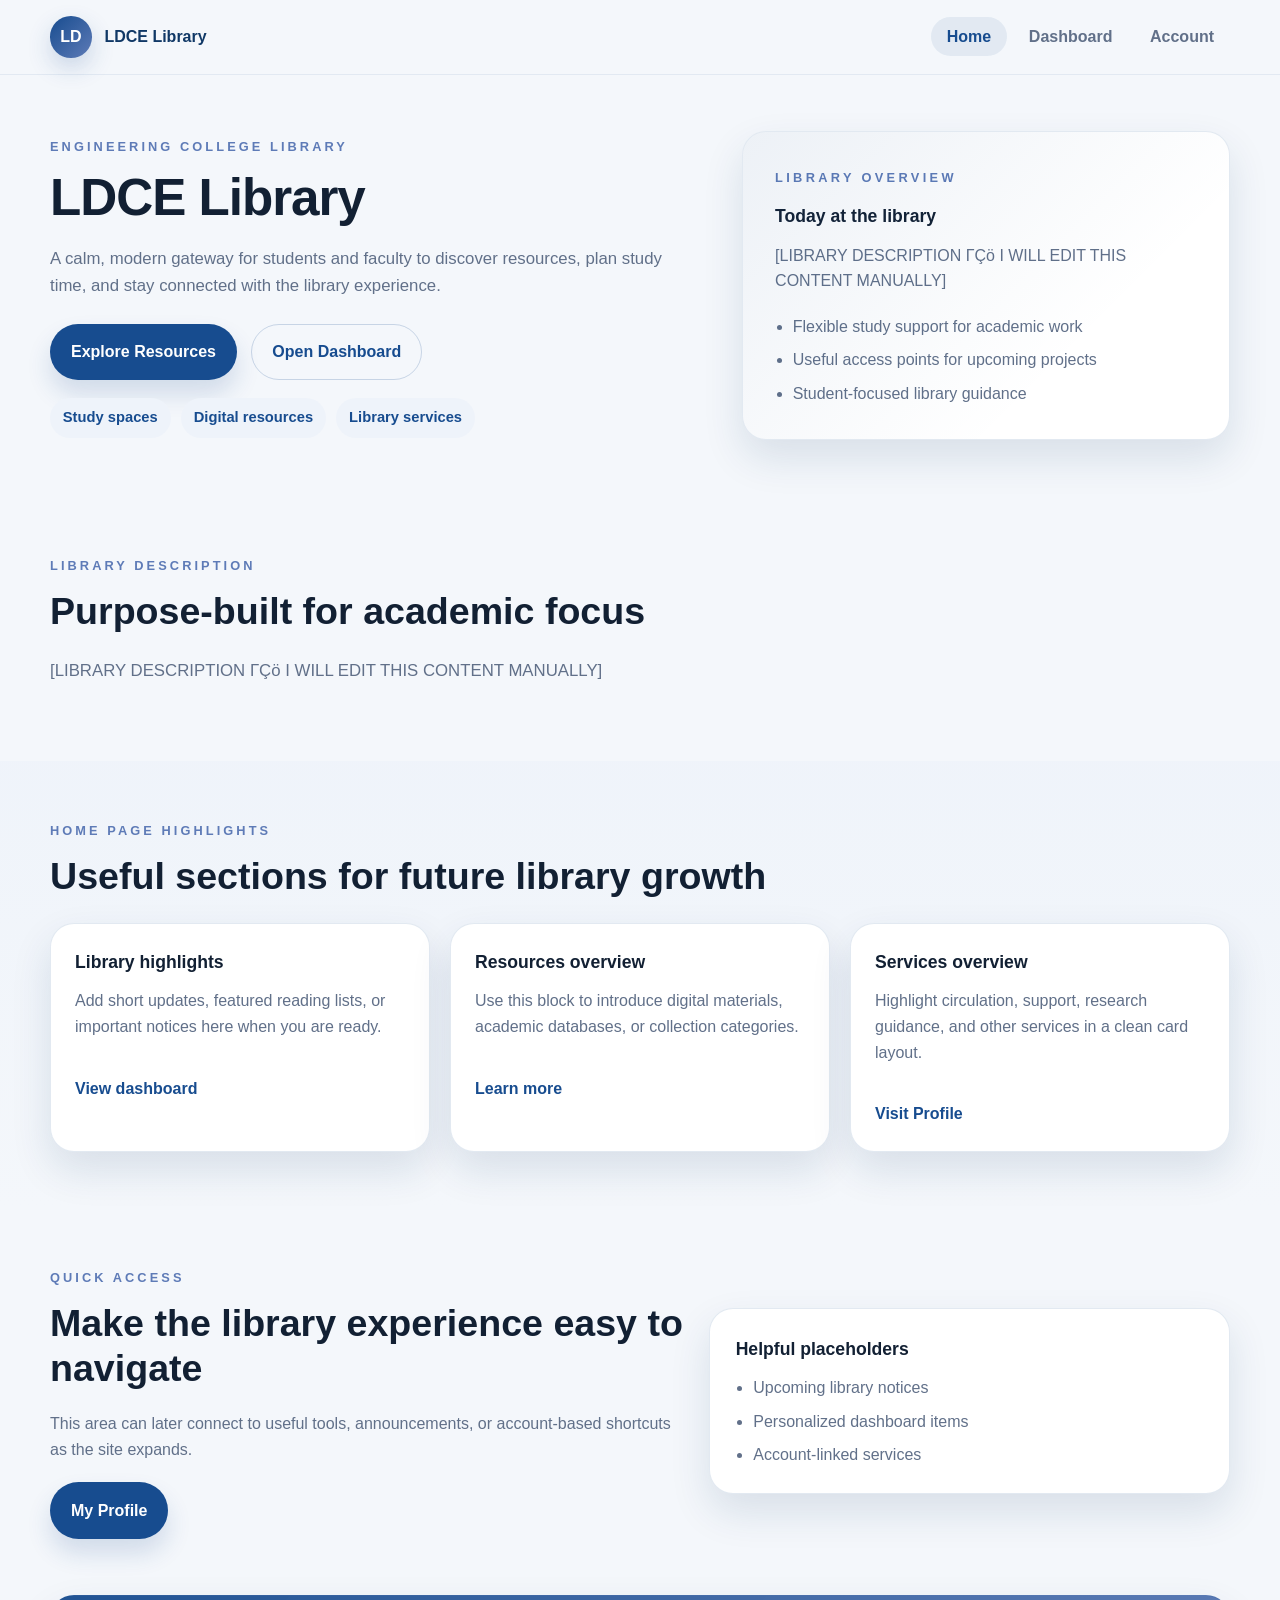
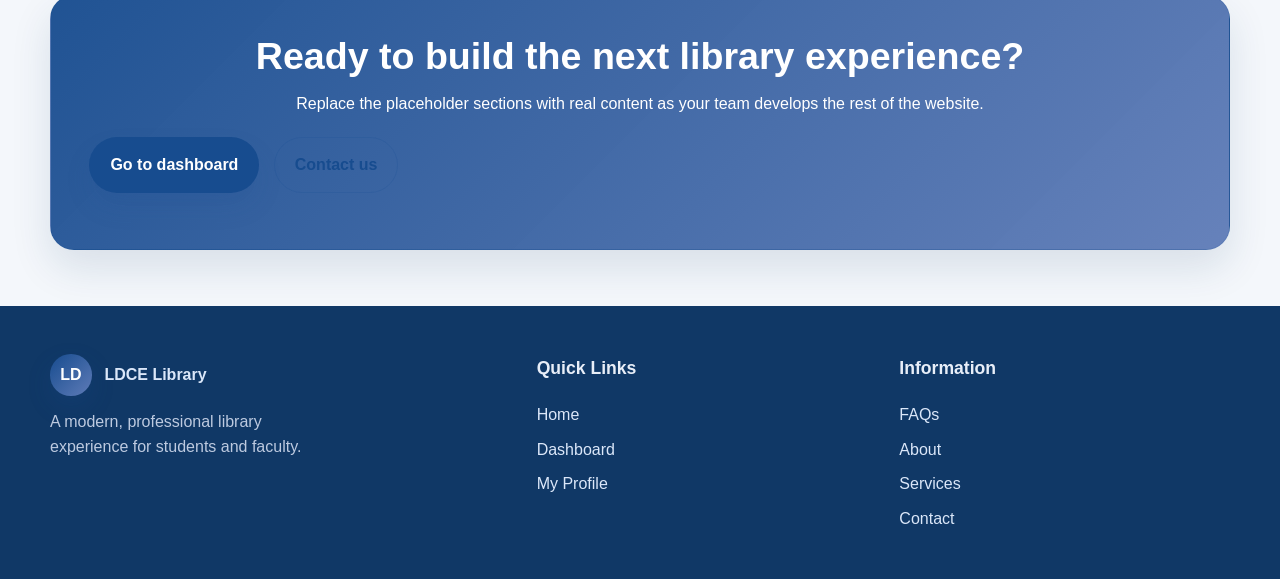
==== commit 2173373c: "Now finally done" ====
--- a/Index.html
+++ b/Index.html
@@ -52,7 +52,7 @@
 
             <li><a class="nav-link" href="pages/dashboard.html">Dashboard</a></li>
 
-            <li><a class="nav-link" href="pages/dashboard.html#profile">My Profile</a></li>
+            <li><a class="nav-link" href="pages/account.html">Account</a></li>
 
           </ul>
 
